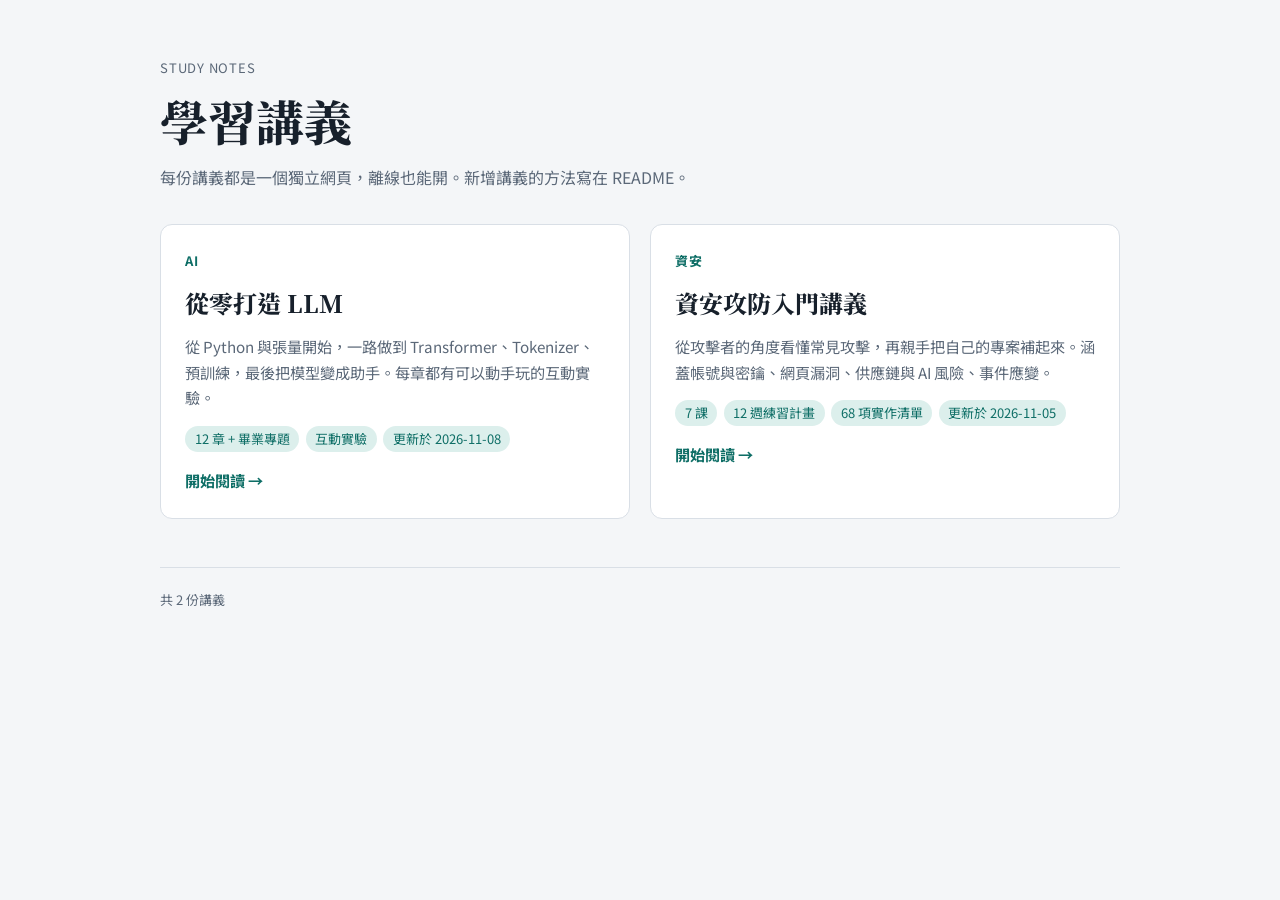
==== index.html @ 8c297391 "Add study notes site: home page, LLM and security lectures Static site with no build step. Project- " ====
<!doctype html>
<html lang="zh-Hant">
<head>
<meta charset="utf-8">
<meta name="viewport" content="width=device-width, initial-scale=1, viewport-fit=cover">
<title>學習講義</title>
<meta name="description" content="個人學習講義：AI 模型開發與資安攻防。">
<link rel="preconnect" href="https://fonts.googleapis.com">
<link rel="preconnect" href="https://fonts.gstatic.com" crossorigin>
<link rel="stylesheet" href="https://fonts.googleapis.com/css2?family=Noto+Serif+TC:wght@600;800&family=Noto+Sans+TC:wght@400;500;700&family=JetBrains+Mono:wght@400;600&display=swap">
<link rel="stylesheet" href="assets/site.css">
</head>
<body>
<div class="home">
  <header class="home-head">
    <div class="eyebrow">STUDY NOTES</div>
    <h1>學習講義</h1>
    <p>每份講義都是一個獨立網頁，離線也能開。新增講義的方法寫在 README。</p>
  </header>

  <main class="cards">
    <!-- 新增講義：複製一整個 <a class="card">…</a>，改連結與文字即可。 -->
    <a class="card" href="llm/">
      <div class="card-kind">AI</div>
      <h2>從零打造 LLM</h2>
      <p>從 Python 與張量開始，一路做到 Transformer、Tokenizer、預訓練，最後把模型變成助手。每章都有可以動手玩的互動實驗。</p>
      <ul class="card-meta">
        <li>12 章 + 畢業專題</li>
        <li>互動實驗</li>
        <li>更新於 2026-11-08</li>
      </ul>
      <span class="card-go">開始閱讀 →</span>
    </a>

    <a class="card" href="security/">
      <div class="card-kind">資安</div>
      <h2>資安攻防入門講義</h2>
      <p>從攻擊者的角度看懂常見攻擊，再親手把自己的專案補起來。涵蓋帳號與密鑰、網頁漏洞、供應鏈與 AI 風險、事件應變。</p>
      <ul class="card-meta">
        <li>7 課</li>
        <li>12 週練習計畫</li>
        <li>68 項實作清單</li>
        <li>更新於 2026-11-05</li>
      </ul>
      <span class="card-go">開始閱讀 →</span>
    </a>
  </main>

  <footer class="home-foot">共 2 份講義</footer>
</div>
</body>
</html>
---- assets/site.css ----
/* 共用樣式：首頁與一般講義頁。色彩與字體沿用「從零打造 LLM」講義，讓整站是同一套。 */
:root {
  --bg: #f4f6f8;
  --surface: #ffffff;
  --ink: #17202b;
  --muted: #5b6878;
  --line: #d9dfe6;
  --accent: #0e6e66;
  --accent-soft: #dcefec;
  --warm: #b4560b;
  --warm-soft: #f8e9da;
  --code-bg: #eef1f4;
  --f-display: "Noto Serif TC", "Songti TC", "PMingLiU", serif;
  --f-body: "Noto Sans TC", "PingFang TC", "Microsoft JhengHei", system-ui, sans-serif;
  --f-mono: "JetBrains Mono", ui-monospace, "Cascadia Code", Consolas, monospace;
  --s-1: .8125rem; --s0: 1rem; --s1: 1.1875rem; --s2: 1.5rem; --s3: 2.125rem;
  color-scheme: light;
}
@media (prefers-color-scheme: dark) {
  :root:not([data-theme="light"]) {
    --bg: #0f1419; --surface: #171e26; --ink: #e2e8ee; --muted: #94a2b2; --line: #2a3542;
    --accent: #3cc7b6; --accent-soft: #143430; --warm: #f0a35a; --warm-soft: #3a2817; --code-bg: #1d2630;
    color-scheme: dark;
  }
}
:root[data-theme="dark"] {
  --bg: #0f1419; --surface: #171e26; --ink: #e2e8ee; --muted: #94a2b2; --line: #2a3542;
  --accent: #3cc7b6; --accent-soft: #143430; --warm: #f0a35a; --warm-soft: #3a2817; --code-bg: #1d2630;
  color-scheme: dark;
}

* { box-sizing: border-box; }
html { scroll-padding-top: 1.5rem; -webkit-text-size-adjust: 100%; }
body {
  margin: 0;
  background: var(--bg); color: var(--ink);
  font-family: var(--f-body); font-size: var(--s0); line-height: 1.8;
  padding-left: max(16px, env(safe-area-inset-left, 0px));
  padding-right: max(16px, env(safe-area-inset-right, 0px));
  padding-block: 0 4rem;
}
a { color: var(--accent); }
a:focus-visible, button:focus-visible, summary:focus-visible, input:focus-visible {
  outline: 2px solid var(--warm); outline-offset: 2px;
}
.eyebrow { font-size: var(--s-1); color: var(--muted); letter-spacing: .06em; }
.eyebrow a { text-decoration: none; font-weight: 500; }
.eyebrow a:hover { text-decoration: underline; }

/* ---------- 首頁 ---------- */
.home { max-width: 60rem; margin: 0 auto; }
.home-head { padding-block: 3.5rem 2rem; display: grid; gap: .75rem; }
.home-head h1 {
  font-family: var(--f-display); font-weight: 800; font-size: clamp(2rem, 6vw, 3rem);
  line-height: 1.25; margin: 0; text-wrap: balance;
}
.home-head p { margin: 0; color: var(--muted); max-width: 38rem; }
.cards { display: grid; gap: 1.25rem; grid-template-columns: repeat(auto-fit, minmax(min(100%, 22rem), 1fr)); }
.card {
  display: grid; gap: .9rem; align-content: start;
  background: var(--surface); border: 1px solid var(--line); border-radius: 12px;
  padding: 1.5rem; text-decoration: none; color: inherit;
  transition: border-color .15s, transform .15s;
}
.card:hover { border-color: var(--accent); transform: translateY(-2px); }
.card-kind { font-size: var(--s-1); font-weight: 700; color: var(--accent); letter-spacing: .06em; }
.card h2 { font-family: var(--f-display); font-weight: 800; font-size: var(--s2); line-height: 1.35; margin: 0; }
.card p { margin: 0; color: var(--muted); font-size: .95rem; line-height: 1.7; }
.card-meta { display: flex; flex-wrap: wrap; gap: .4rem; list-style: none; margin: 0; padding: 0; }
.card-meta li {
  font-size: var(--s-1); padding: .1rem .6rem; border-radius: 999px;
  background: var(--accent-soft); color: var(--accent); white-space: nowrap;
}
.card-go { font-size: .95rem; font-weight: 700; color: var(--accent); }
.home-foot { margin-top: 3rem; padding-top: 1.25rem; border-top: 1px solid var(--line); color: var(--muted); font-size: var(--s-1); }

/* ---------- 講義頁 ---------- */
.doc-shell {
  max-width: 66rem; margin: 0 auto;
  display: grid; grid-template-columns: 15rem minmax(0, 46rem); gap: 3.5rem; align-items: start;
}
.doc-head { grid-column: 1 / -1; padding-block: 2rem 0; display: grid; gap: .6rem; }
.doc-head h1 {
  font-family: var(--f-display); font-weight: 800; font-size: clamp(1.75rem, 5vw, var(--s3));
  line-height: 1.3; margin: 0; text-wrap: balance;
}
.doc-head .lead { margin: 0; color: var(--muted); max-width: 46rem; }

.toc { position: sticky; top: 1.5rem; max-height: calc(100vh - 3rem); overflow-y: auto; font-size: .9rem; }
.toc summary { font-weight: 700; cursor: pointer; padding-block: .25rem; }
.toc ol { list-style: none; margin: .5rem 0 0; padding: 0; display: grid; gap: .1rem; }
.toc a {
  display: block; padding: .3rem .7rem; border-left: 2px solid var(--line);
  color: var(--muted); text-decoration: none; line-height: 1.5;
}
.toc a:hover { color: var(--accent); }
.toc a.on { color: var(--accent); border-left-color: var(--accent); font-weight: 700; }
.toc-progress { margin-top: 1rem; padding-top: .9rem; border-top: 1px solid var(--line); color: var(--muted); font-size: var(--s-1); display: grid; gap: .4rem; }
.toc-progress progress { width: 100%; height: 6px; accent-color: var(--accent); }

.doc h2 {
  font-family: var(--f-display); font-weight: 800; font-size: var(--s2); line-height: 1.4;
  margin: 3.5rem 0 1rem; padding-top: 1.5rem; border-top: 1px solid var(--line);
}
.doc > h2:first-child { margin-top: 2rem; }
.doc h3 { font-size: var(--s1); font-weight: 700; line-height: 1.5; margin: 2.25rem 0 .6rem; }
.doc p { margin: 0 0 1rem; }
.doc ul, .doc ol { margin: 0 0 1rem; padding-left: 1.4rem; }
.doc li { margin-bottom: .35rem; }
.doc li > p { margin: 0; }
.doc strong { font-weight: 700; }
.doc code {
  font-family: var(--f-mono); font-size: .875em;
  background: var(--code-bg); padding: .1em .35em; border-radius: 4px; overflow-wrap: anywhere;
}
.doc pre {
  background: var(--code-bg); border: 1px solid var(--line); border-radius: 8px;
  padding: .9rem 1rem; margin: 0 0 1.25rem; overflow-x: auto; line-height: 1.6;
}
.doc pre code { background: none; padding: 0; font-size: .85rem; overflow-wrap: normal; white-space: pre; }

.table-wrap { overflow-x: auto; margin: 0 0 1.25rem; border: 1px solid var(--line); border-radius: 8px; background: var(--surface); }
.doc table { border-collapse: collapse; width: 100%; font-size: .925rem; line-height: 1.65; }
.doc th, .doc td { text-align: left; vertical-align: top; padding: .55rem .8rem; border-bottom: 1px solid var(--line); min-width: 6.5rem; }
.doc th { font-weight: 700; background: var(--accent-soft); color: var(--ink); white-space: nowrap; }
.doc tbody tr:last-child td { border-bottom: 0; }
.doc td > p, .doc th > p { margin: 0; }

.doc ul:has(> li.task) { list-style: none; padding-left: 0; }
.doc li.task label { display: flex; gap: .6rem; align-items: baseline; cursor: pointer; padding: .15rem 0; }
.doc li.task input { flex: none; width: 1rem; height: 1rem; accent-color: var(--accent); translate: 0 .15rem; }
.doc li.task input:checked + span { color: var(--muted); text-decoration: line-through; }

.doc figure {
  margin: 1.5rem 0; padding: 1rem; overflow-x: auto;
  background: var(--surface); border: 1px solid var(--line); border-radius: 8px;
}
.doc figure svg { display: block; width: 100%; min-width: 40rem; height: auto; font-family: var(--f-body); }
.doc figcaption { margin-top: .6rem; font-size: var(--s-1); color: var(--muted); }

.to-top { display: inline-block; margin-top: 3rem; font-size: .9rem; text-decoration: none; }
.to-top:hover { text-decoration: underline; }

@media (max-width: 899px) {
  .doc-shell { grid-template-columns: minmax(0, 1fr); gap: 1.25rem; }
  .toc {
    position: static; max-height: none;
    background: var(--surface); border: 1px solid var(--line); border-radius: 8px; padding: .6rem .9rem;
  }
}
@media (min-width: 900px) {
  .toc summary { list-style: none; cursor: default; pointer-events: none; }
  .toc summary::-webkit-details-marker { display: none; }
}
@media (prefers-reduced-motion: reduce) {
  .card { transition: none; }
  html { scroll-behavior: auto; }
}
@media print {
  .toc, .to-top { display: none; }
  .doc-shell { display: block; }
  body { background: #fff; }
}
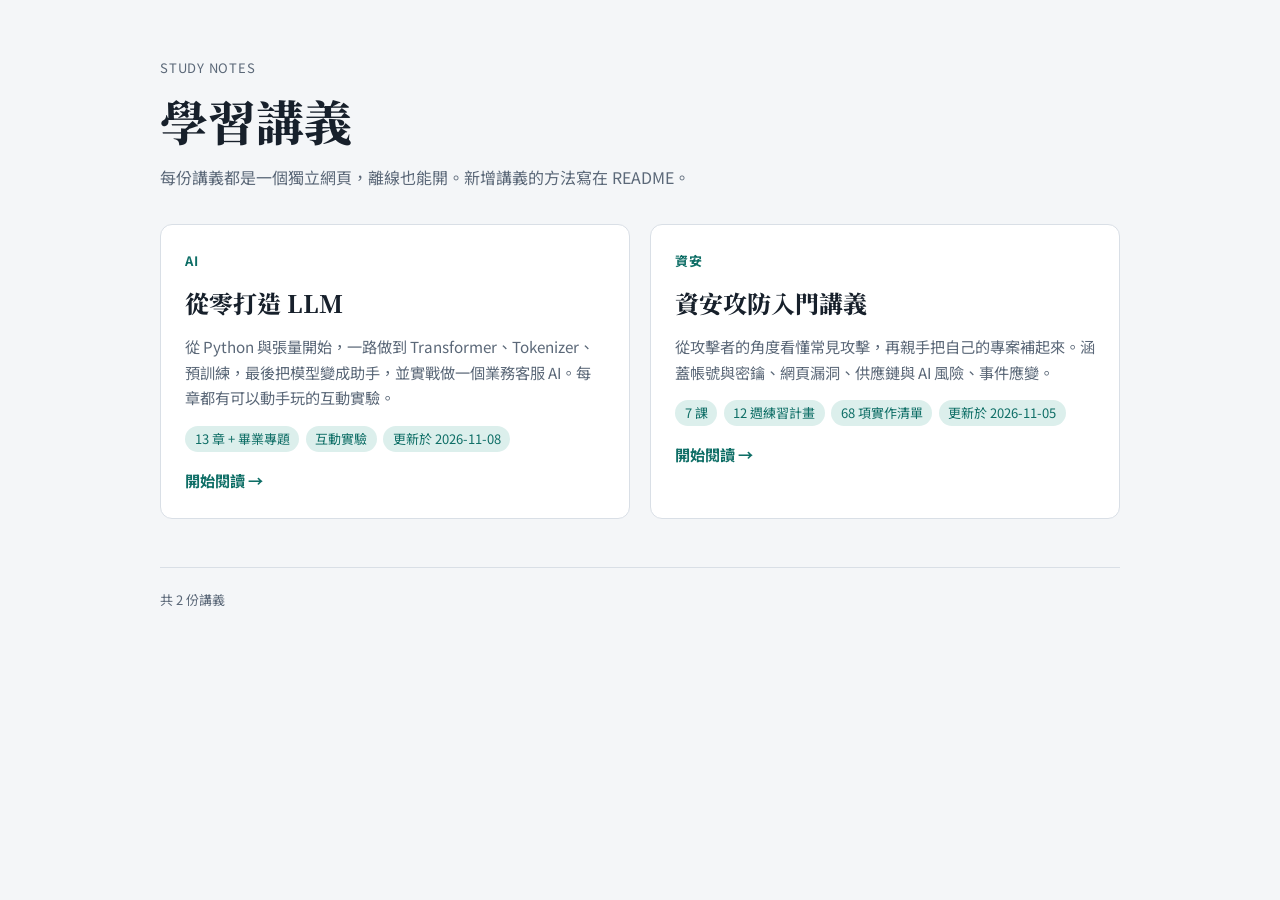
==== commit 79414314: "Add chapter 12 to the LLM lecture: building a customer-service AI New chapter covers choosing betwee" ====
--- a/index.html
+++ b/index.html
@@ -23,9 +23,9 @@
     <a class="card" href="llm/">
       <div class="card-kind">AI</div>
       <h2>從零打造 LLM</h2>
-      <p>從 Python 與張量開始，一路做到 Transformer、Tokenizer、預訓練，最後把模型變成助手。每章都有可以動手玩的互動實驗。</p>
+      <p>從 Python 與張量開始，一路做到 Transformer、Tokenizer、預訓練，最後把模型變成助手，並實戰做一個業務客服 AI。每章都有可以動手玩的互動實驗。</p>
       <ul class="card-meta">
-        <li>12 章 + 畢業專題</li>
+        <li>13 章 + 畢業專題</li>
         <li>互動實驗</li>
         <li>更新於 2026-11-08</li>
       </ul>
